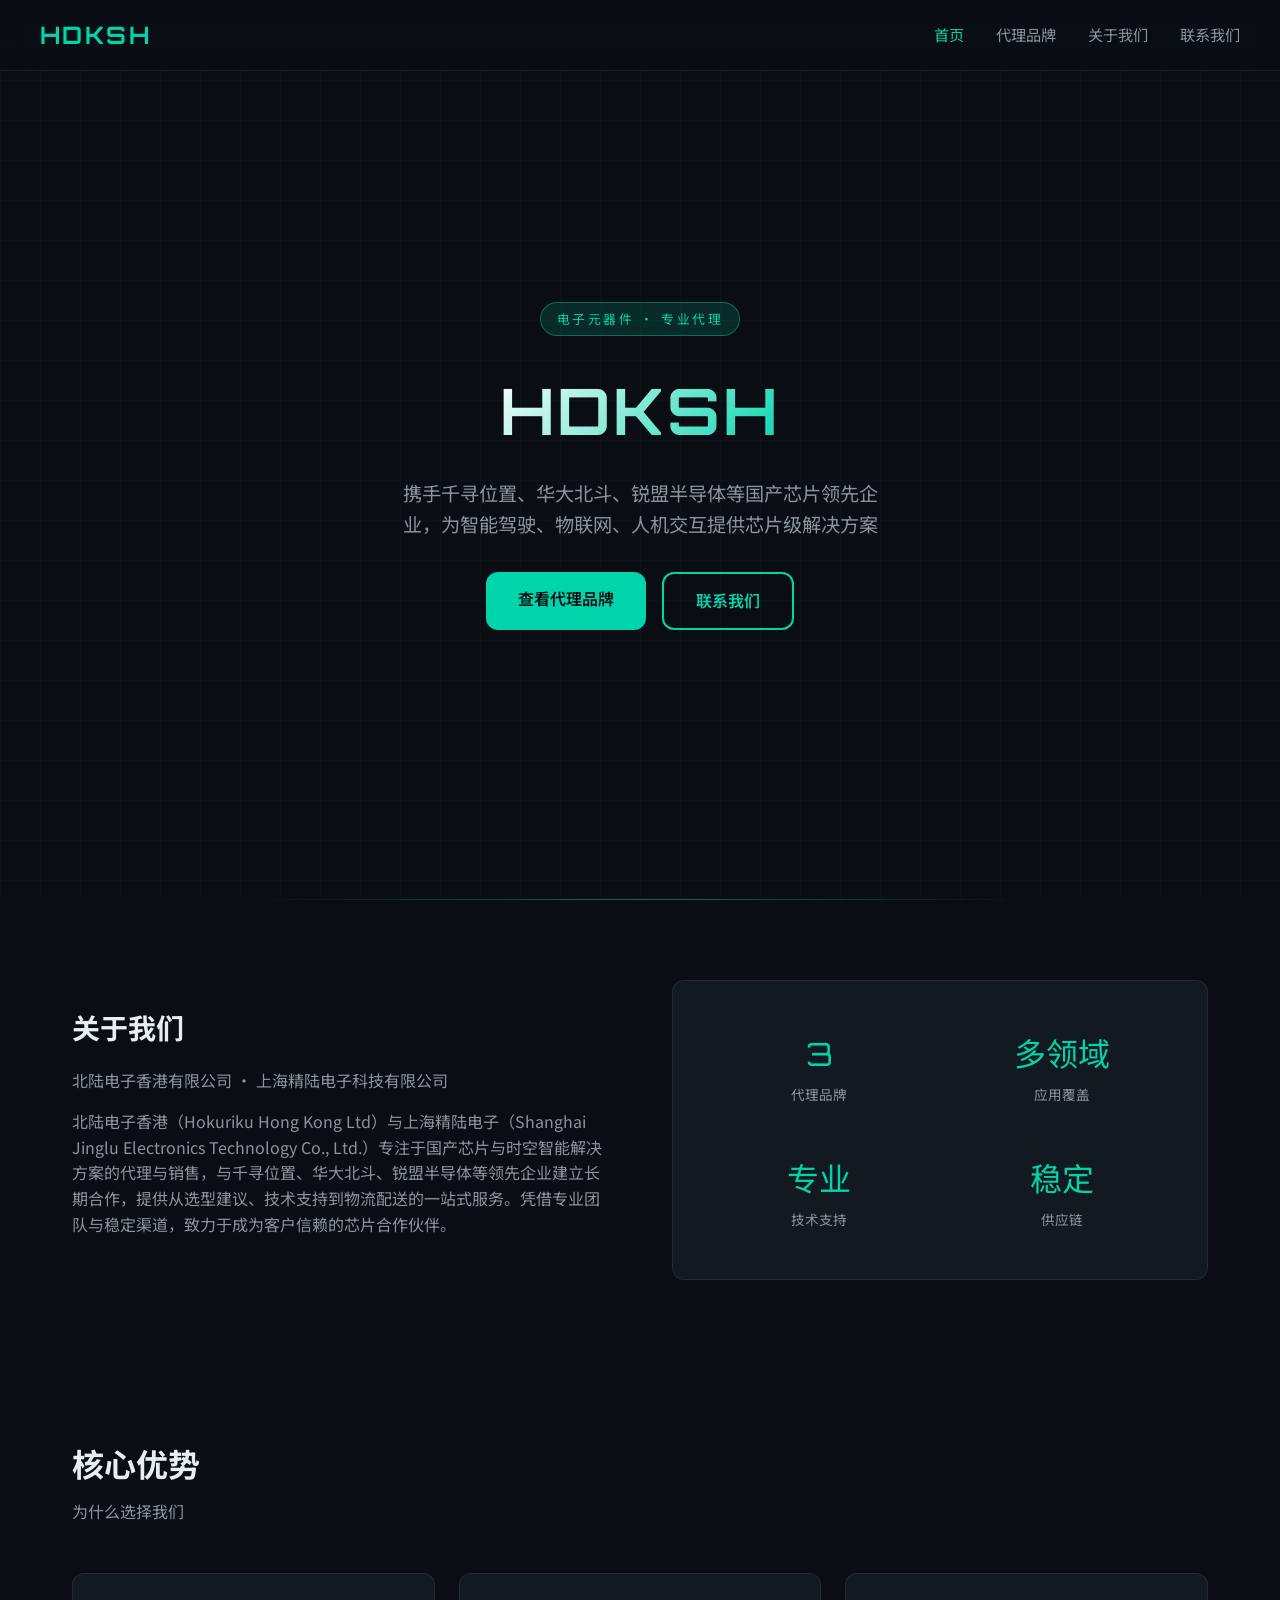
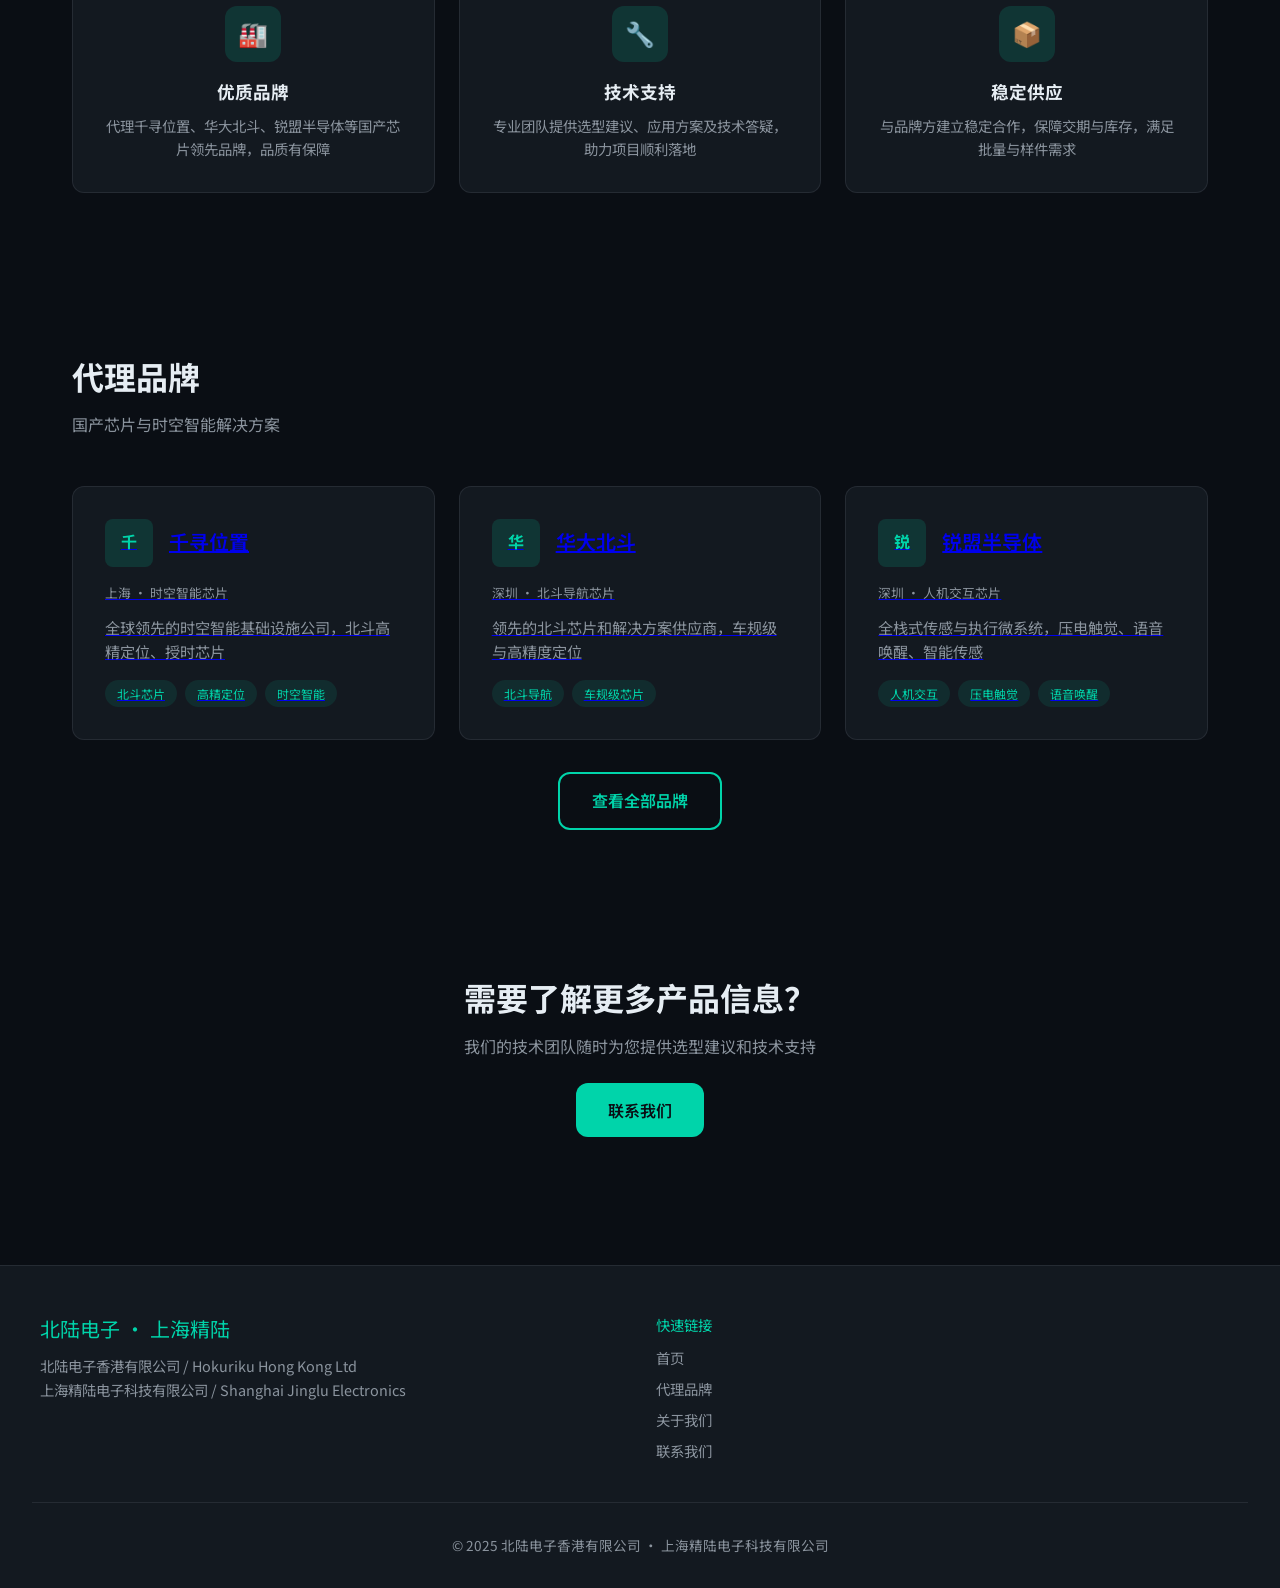
==== index.html @ 19beb390 "更新代理品牌：千寻位置、华大北斗、锐盟半导体 Made-with: Cursor" ====
<!DOCTYPE html>
<html lang="zh-CN">
<head>
  <meta charset="UTF-8">
  <meta name="viewport" content="width=device-width, initial-scale=1.0">
  <meta name="description" content="北陆电子香港 / 上海精陆电子 - 专业芯片代理，代理千寻位置、华大北斗、锐盟半导体等国产芯片与时空智能解决方案">
  <title>北陆电子 · 上海精陆 - 国产芯片与时空智能代理</title>
  <link rel="preconnect" href="https://fonts.googleapis.com">
  <link rel="preconnect" href="https://fonts.gstatic.com" crossorigin>
  <link href="https://fonts.googleapis.com/css2?family=Noto+Sans+SC:wght@400;500;600;700&family=Orbitron:wght@600;700&display=swap" rel="stylesheet">
  <link rel="stylesheet" href="css/style.css">
</head>
<body>
  <nav class="nav">
    <div class="nav-inner">
      <a href="index.html" class="logo">HDKSH</a>
      <ul class="nav-links">
        <li><a href="index.html" class="active">首页</a></li>
        <li><a href="brands.html">代理品牌</a></li>
        <li><a href="about.html">关于我们</a></li>
        <li><a href="contact.html">联系我们</a></li>
      </ul>
    </div>
  </nav>

  <main>
    <section class="hero">
      <span class="hero-badge">电子元器件 · 专业代理</span>
      <h1>HDKSH</h1>
      <p class="hero-subtitle">携手千寻位置、华大北斗、锐盟半导体等国产芯片领先企业，为智能驾驶、物联网、人机交互提供芯片级解决方案</p>
      <div class="hero-cta">
        <a href="brands.html" class="btn btn-primary">查看代理品牌</a>
        <a href="contact.html" class="btn btn-outline">联系我们</a>
      </div>
    </section>

    <section class="section intro-section">
      <div class="intro-text">
        <h2 class="section-title">关于我们</h2>
        <p class="section-subtitle">北陆电子香港有限公司 · 上海精陆电子科技有限公司</p>
        <p>北陆电子香港（Hokuriku Hong Kong Ltd）与上海精陆电子（Shanghai Jinglu Electronics Technology Co., Ltd.）专注于国产芯片与时空智能解决方案的代理与销售，与千寻位置、华大北斗、锐盟半导体等领先企业建立长期合作，提供从选型建议、技术支持到物流配送的一站式服务。凭借专业团队与稳定渠道，致力于成为客户信赖的芯片合作伙伴。</p>
      </div>
      <div class="intro-visual">
        <div class="intro-stat">
          <div class="intro-stat-num">3</div>
          <div class="intro-stat-label">代理品牌</div>
        </div>
        <div class="intro-stat">
          <div class="intro-stat-num">多领域</div>
          <div class="intro-stat-label">应用覆盖</div>
        </div>
        <div class="intro-stat">
          <div class="intro-stat-num">专业</div>
          <div class="intro-stat-label">技术支持</div>
        </div>
        <div class="intro-stat">
          <div class="intro-stat-num">稳定</div>
          <div class="intro-stat-label">供应链</div>
        </div>
      </div>
    </section>

    <section class="section">
      <h2 class="section-title">核心优势</h2>
      <p class="section-subtitle">为什么选择我们</p>
      <div class="advantages">
        <div class="advantage-card">
          <div class="advantage-icon">🏭</div>
          <h3>优质品牌</h3>
          <p>代理千寻位置、华大北斗、锐盟半导体等国产芯片领先品牌，品质有保障</p>
        </div>
        <div class="advantage-card">
          <div class="advantage-icon">🔧</div>
          <h3>技术支持</h3>
          <p>专业团队提供选型建议、应用方案及技术答疑，助力项目顺利落地</p>
        </div>
        <div class="advantage-card">
          <div class="advantage-icon">📦</div>
          <h3>稳定供应</h3>
          <p>与品牌方建立稳定合作，保障交期与库存，满足批量与样件需求</p>
        </div>
      </div>
    </section>

    <section class="section">
      <h2 class="section-title">代理品牌</h2>
      <p class="section-subtitle">国产芯片与时空智能解决方案</p>
      <div class="brands-grid">
        <a href="brands.html#qianxun" class="brand-card">
          <div class="brand-header">
            <div class="brand-logo">千</div>
            <span class="brand-name">千寻位置</span>
          </div>
          <div class="brand-region">上海 · 时空智能芯片</div>
          <p class="brand-desc">全球领先的时空智能基础设施公司，北斗高精定位、授时芯片</p>
          <div class="brand-tags">
            <span class="brand-tag">北斗芯片</span>
            <span class="brand-tag">高精定位</span>
            <span class="brand-tag">时空智能</span>
          </div>
        </a>
        <a href="brands.html#huada" class="brand-card">
          <div class="brand-header">
            <div class="brand-logo">华</div>
            <span class="brand-name">华大北斗</span>
          </div>
          <div class="brand-region">深圳 · 北斗导航芯片</div>
          <p class="brand-desc">领先的北斗芯片和解决方案供应商，车规级与高精度定位</p>
          <div class="brand-tags">
            <span class="brand-tag">北斗导航</span>
            <span class="brand-tag">车规级芯片</span>
          </div>
        </a>
        <a href="brands.html#ruimeng" class="brand-card">
          <div class="brand-header">
            <div class="brand-logo">锐</div>
            <span class="brand-name">锐盟半导体</span>
          </div>
          <div class="brand-region">深圳 · 人机交互芯片</div>
          <p class="brand-desc">全栈式传感与执行微系统，压电触觉、语音唤醒、智能传感</p>
          <div class="brand-tags">
            <span class="brand-tag">人机交互</span>
            <span class="brand-tag">压电触觉</span>
            <span class="brand-tag">语音唤醒</span>
          </div>
        </a>
      </div>
      <div style="text-align: center; margin-top: 2rem;">
        <a href="brands.html" class="btn btn-outline">查看全部品牌</a>
      </div>
    </section>

    <section class="section" style="text-align: center; padding: 4rem 2rem;">
      <h2 class="section-title">需要了解更多产品信息？</h2>
      <p class="section-subtitle" style="margin-bottom: 1.5rem;">我们的技术团队随时为您提供选型建议和技术支持</p>
      <a href="contact.html" class="btn btn-primary">联系我们</a>
    </section>
  </main>

  <footer class="footer">
    <div class="footer-inner">
      <div>
        <div class="footer-brand">北陆电子 · 上海精陆</div>
        <p style="color: var(--text-secondary); font-size: 0.9rem;">北陆电子香港有限公司 / Hokuriku Hong Kong Ltd</p>
        <p style="color: var(--text-secondary); font-size: 0.9rem;">上海精陆电子科技有限公司 / Shanghai Jinglu Electronics</p>
      </div>
      <div>
        <div class="footer-brand" style="font-size: 0.9rem;">快速链接</div>
        <ul class="footer-links">
          <li><a href="index.html">首页</a></li>
          <li><a href="brands.html">代理品牌</a></li>
          <li><a href="about.html">关于我们</a></li>
          <li><a href="contact.html">联系我们</a></li>
        </ul>
      </div>
    </div>
    <div class="footer-bottom">
      © 2025 北陆电子香港有限公司 · 上海精陆电子科技有限公司
    </div>
  </footer>

  <script src="js/main.js"></script>
</body>
</html>
---- css/style.css ----
/* ============================================
   HDKSH 电子元器件 - 全局样式
   设计理念：科技感、工业风、高辨识度
   ============================================ */

/* 变量定义 */
:root {
  --bg-dark: #0a0e14;
  --bg-card: #131920;
  --bg-card-hover: #1a212c;
  --accent-cyan: #00d4aa;
  --accent-blue: #3b82f6;
  --accent-glow: rgba(0, 212, 170, 0.3);
  --text-primary: #e6edf3;
  --text-secondary: #8b949e;
  --border-subtle: rgba(139, 148, 158, 0.15);
  --font-display: 'Orbitron', 'Noto Sans SC', sans-serif;
  --font-body: 'Noto Sans SC', -apple-system, sans-serif;
  --radius: 12px;
  --transition: 0.3s cubic-bezier(0.4, 0, 0.2, 1);
}

/* 基础重置 */
*, *::before, *::after {
  box-sizing: border-box;
  margin: 0;
  padding: 0;
}

html {
  scroll-behavior: smooth;
}

body {
  font-family: var(--font-body);
  background: var(--bg-dark);
  color: var(--text-primary);
  line-height: 1.6;
  overflow-x: hidden;
}

/* 背景装饰 - 电路板风格网格 */
body::before {
  content: '';
  position: fixed;
  top: 0;
  left: 0;
  width: 100%;
  height: 100%;
  background-image: 
    linear-gradient(rgba(0, 212, 170, 0.03) 1px, transparent 1px),
    linear-gradient(90deg, rgba(0, 212, 170, 0.03) 1px, transparent 1px);
  background-size: 40px 40px;
  pointer-events: none;
  z-index: 0;
}

/* 导航栏 */
.nav {
  position: fixed;
  top: 0;
  left: 0;
  right: 0;
  z-index: 100;
  padding: 1rem 2rem;
  background: rgba(10, 14, 20, 0.85);
  backdrop-filter: blur(12px);
  border-bottom: 1px solid var(--border-subtle);
  transition: var(--transition);
}

.nav-inner {
  max-width: 1200px;
  margin: 0 auto;
  display: flex;
  justify-content: space-between;
  align-items: center;
}

.logo {
  font-family: var(--font-display);
  font-size: 1.5rem;
  font-weight: 700;
  color: var(--accent-cyan);
  letter-spacing: 0.1em;
  text-decoration: none;
}

.nav-links {
  display: flex;
  gap: 2rem;
  list-style: none;
}

.nav-links a {
  color: var(--text-secondary);
  text-decoration: none;
  font-size: 0.95rem;
  transition: color var(--transition);
}

.nav-links a:hover,
.nav-links a.active {
  color: var(--accent-cyan);
}

/* 主内容区 */
main {
  position: relative;
  z-index: 1;
  min-height: 100vh;
}

/* 英雄区 */
.hero {
  min-height: 100vh;
  display: flex;
  flex-direction: column;
  justify-content: center;
  align-items: center;
  text-align: center;
  padding: 6rem 2rem 4rem;
  position: relative;
}

.hero::after {
  content: '';
  position: absolute;
  bottom: 0;
  left: 50%;
  transform: translateX(-50%);
  width: 60%;
  height: 1px;
  background: linear-gradient(90deg, transparent, var(--accent-cyan), transparent);
  opacity: 0.5;
}

.hero-badge {
  display: inline-block;
  padding: 0.35rem 1rem;
  background: rgba(0, 212, 170, 0.15);
  border: 1px solid rgba(0, 212, 170, 0.4);
  border-radius: 2rem;
  font-size: 0.8rem;
  color: var(--accent-cyan);
  letter-spacing: 0.2em;
  margin-bottom: 1.5rem;
  animation: fadeInUp 0.8s ease-out;
}

.hero h1 {
  font-family: var(--font-display);
  font-size: clamp(2.5rem, 6vw, 4rem);
  font-weight: 700;
  letter-spacing: 0.05em;
  margin-bottom: 1rem;
  background: linear-gradient(135deg, #fff 0%, var(--accent-cyan) 100%);
  -webkit-background-clip: text;
  -webkit-text-fill-color: transparent;
  background-clip: text;
  animation: fadeInUp 0.8s ease-out 0.1s both;
}

.hero-subtitle {
  font-size: 1.2rem;
  color: var(--text-secondary);
  max-width: 500px;
  margin: 0 auto 2rem;
  animation: fadeInUp 0.8s ease-out 0.2s both;
}

.hero-cta {
  display: flex;
  gap: 1rem;
  flex-wrap: wrap;
  justify-content: center;
  animation: fadeInUp 0.8s ease-out 0.3s both;
}

.btn {
  display: inline-block;
  padding: 0.9rem 2rem;
  border-radius: var(--radius);
  font-weight: 600;
  text-decoration: none;
  transition: var(--transition);
  cursor: pointer;
}

.btn-primary {
  background: var(--accent-cyan);
  color: var(--bg-dark);
  border: none;
}

.btn-primary:hover {
  background: #00f5c4;
  box-shadow: 0 0 30px var(--accent-glow);
  transform: translateY(-2px);
}

.btn-outline {
  background: transparent;
  color: var(--accent-cyan);
  border: 2px solid var(--accent-cyan);
}

.btn-outline:hover {
  background: rgba(0, 212, 170, 0.1);
  transform: translateY(-2px);
}

/* 通用区块 */
.section {
  max-width: 1200px;
  margin: 0 auto;
  padding: 5rem 2rem;
}

.section-title {
  font-family: var(--font-display);
  font-size: 2rem;
  margin-bottom: 0.5rem;
  color: var(--text-primary);
}

.section-subtitle {
  color: var(--text-secondary);
  margin-bottom: 3rem;
}

/* 品牌卡片网格 */
.brands-grid {
  display: grid;
  grid-template-columns: repeat(auto-fill, minmax(320px, 1fr));
  gap: 1.5rem;
}

.brand-card {
  background: var(--bg-card);
  border: 1px solid var(--border-subtle);
  border-radius: var(--radius);
  padding: 2rem;
  transition: var(--transition);
  position: relative;
  overflow: hidden;
}

.brand-card::before {
  content: '';
  position: absolute;
  top: 0;
  left: 0;
  width: 4px;
  height: 0;
  background: var(--accent-cyan);
  transition: height var(--transition);
}

.brand-card:hover {
  background: var(--bg-card-hover);
  border-color: rgba(0, 212, 170, 0.3);
  transform: translateY(-4px);
  box-shadow: 0 12px 40px rgba(0, 0, 0, 0.3);
}

.brand-card:hover::before {
  height: 100%;
}

.brand-card.hidden {
  display: none;
}

.brand-header {
  display: flex;
  align-items: center;
  gap: 1rem;
  margin-bottom: 1rem;
}

.brand-logo {
  width: 48px;
  height: 48px;
  background: rgba(0, 212, 170, 0.15);
  border-radius: 8px;
  display: flex;
  align-items: center;
  justify-content: center;
  font-family: var(--font-display);
  font-weight: 700;
  font-size: 1rem;
  color: var(--accent-cyan);
}

.brand-name {
  font-family: var(--font-display);
  font-size: 1.25rem;
  font-weight: 600;
}

.brand-region {
  font-size: 0.8rem;
  color: var(--text-secondary);
  margin-bottom: 0.75rem;
}

.brand-desc {
  font-size: 0.95rem;
  color: var(--text-secondary);
  margin-bottom: 1rem;
  line-height: 1.6;
}

.brand-tags {
  display: flex;
  flex-wrap: wrap;
  gap: 0.5rem;
}

.brand-tag {
  padding: 0.25rem 0.75rem;
  background: rgba(0, 212, 170, 0.1);
  border-radius: 1rem;
  font-size: 0.75rem;
  color: var(--accent-cyan);
}

/* 品牌筛选 */
.brand-filters {
  display: flex;
  flex-wrap: wrap;
  gap: 0.5rem;
  margin-bottom: 2rem;
  justify-content: center;
}

.filter-btn {
  padding: 0.5rem 1.25rem;
  background: var(--bg-card);
  border: 1px solid var(--border-subtle);
  border-radius: 2rem;
  color: var(--text-secondary);
  font-size: 0.9rem;
  cursor: pointer;
  transition: var(--transition);
}

.filter-btn:hover,
.filter-btn.active {
  background: rgba(0, 212, 170, 0.15);
  border-color: var(--accent-cyan);
  color: var(--accent-cyan);
}

/* 首页简介区块 */
.intro-section {
  display: grid;
  grid-template-columns: 1fr 1fr;
  gap: 4rem;
  align-items: center;
}

@media (max-width: 768px) {
  .intro-section {
    grid-template-columns: 1fr;
  }
}

.intro-text h2 {
  font-family: var(--font-display);
  font-size: 1.75rem;
  margin-bottom: 1rem;
}

.intro-text p {
  color: var(--text-secondary);
  margin-bottom: 1rem;
}

.intro-visual {
  background: var(--bg-card);
  border: 1px solid var(--border-subtle);
  border-radius: var(--radius);
  padding: 2rem;
  display: grid;
  grid-template-columns: repeat(2, 1fr);
  gap: 1rem;
}

.intro-stat {
  text-align: center;
  padding: 1rem;
}

.intro-stat-num {
  font-family: var(--font-display);
  font-size: 2rem;
  color: var(--accent-cyan);
  margin-bottom: 0.25rem;
}

.intro-stat-label {
  font-size: 0.85rem;
  color: var(--text-secondary);
}

/* 优势区块 */
.advantages {
  display: grid;
  grid-template-columns: repeat(auto-fit, minmax(260px, 1fr));
  gap: 1.5rem;
}

.advantage-card {
  background: var(--bg-card);
  border: 1px solid var(--border-subtle);
  border-radius: var(--radius);
  padding: 2rem;
  text-align: center;
  transition: var(--transition);
}

.advantage-card:hover {
  border-color: rgba(0, 212, 170, 0.3);
  transform: translateY(-4px);
}

.advantage-icon {
  width: 56px;
  height: 56px;
  margin: 0 auto 1rem;
  background: rgba(0, 212, 170, 0.15);
  border-radius: 12px;
  display: flex;
  align-items: center;
  justify-content: center;
  font-size: 1.5rem;
}

.advantage-card h3 {
  font-size: 1.1rem;
  margin-bottom: 0.5rem;
}

.advantage-card p {
  font-size: 0.9rem;
  color: var(--text-secondary);
}

/* 页脚 */
.footer {
  background: var(--bg-card);
  border-top: 1px solid var(--border-subtle);
  padding: 3rem 2rem 2rem;
  margin-top: 4rem;
}

.footer-inner {
  max-width: 1200px;
  margin: 0 auto;
  display: grid;
  grid-template-columns: repeat(auto-fit, minmax(200px, 1fr));
  gap: 2rem;
  margin-bottom: 2rem;
}

.footer-brand {
  font-family: var(--font-display);
  font-size: 1.25rem;
  color: var(--accent-cyan);
  margin-bottom: 0.5rem;
}

.footer-links {
  list-style: none;
}

.footer-links a {
  color: var(--text-secondary);
  text-decoration: none;
  font-size: 0.9rem;
  display: block;
  margin-bottom: 0.5rem;
  transition: color var(--transition);
}

.footer-links a:hover {
  color: var(--accent-cyan);
}

.footer-bottom {
  text-align: center;
  padding-top: 2rem;
  border-top: 1px solid var(--border-subtle);
  color: var(--text-secondary);
  font-size: 0.85rem;
}

/* 联系页表单 */
.contact-form {
  max-width: 560px;
  margin: 0 auto;
}

.form-group {
  margin-bottom: 1.5rem;
}

.form-group label {
  display: block;
  margin-bottom: 0.5rem;
  font-size: 0.9rem;
  color: var(--text-secondary);
}

.form-group input,
.form-group textarea {
  width: 100%;
  padding: 0.9rem 1rem;
  background: var(--bg-card);
  border: 1px solid var(--border-subtle);
  border-radius: var(--radius);
  color: var(--text-primary);
  font-family: inherit;
  font-size: 1rem;
  transition: border-color var(--transition);
}

.form-group input:focus,
.form-group textarea:focus {
  outline: none;
  border-color: var(--accent-cyan);
}

.form-group textarea {
  min-height: 140px;
  resize: vertical;
}

.contact-info {
  display: grid;
  grid-template-columns: repeat(auto-fit, minmax(200px, 1fr));
  gap: 1.5rem;
  margin-top: 2rem;
}

.contact-item {
  display: flex;
  align-items: flex-start;
  gap: 1rem;
}

.contact-item-icon {
  width: 40px;
  height: 40px;
  background: rgba(0, 212, 170, 0.15);
  border-radius: 8px;
  display: flex;
  align-items: center;
  justify-content: center;
  flex-shrink: 0;
}

.contact-item span {
  font-size: 0.85rem;
  color: var(--text-secondary);
}

.contact-item strong {
  display: block;
  margin-top: 0.25rem;
  color: var(--text-primary);
}

/* 关于我们 - 时间线 */
.timeline {
  position: relative;
  padding-left: 2rem;
  border-left: 2px solid var(--border-subtle);
}

.timeline-item {
  position: relative;
  padding-bottom: 2rem;
}

.timeline-item::before {
  content: '';
  position: absolute;
  left: -2rem;
  top: 0.5rem;
  transform: translateX(-50%);
  width: 12px;
  height: 12px;
  background: var(--accent-cyan);
  border-radius: 50%;
  box-shadow: 0 0 0 4px var(--bg-dark);
}

.timeline-item h3 {
  font-size: 1.1rem;
  margin-bottom: 0.25rem;
}

.timeline-item p {
  color: var(--text-secondary);
  font-size: 0.95rem;
}

/* 动画 */
@keyframes fadeInUp {
  from {
    opacity: 0;
    transform: translateY(20px);
  }
  to {
    opacity: 1;
    transform: translateY(0);
  }
}

/* 响应式 */
@media (max-width: 768px) {
  .nav-links {
    gap: 1rem;
  }
  
  .hero {
    padding: 5rem 1.5rem 3rem;
  }
  
  .section {
    padding: 3rem 1.5rem;
  }
  
  .brands-grid {
    grid-template-columns: 1fr;
  }
}
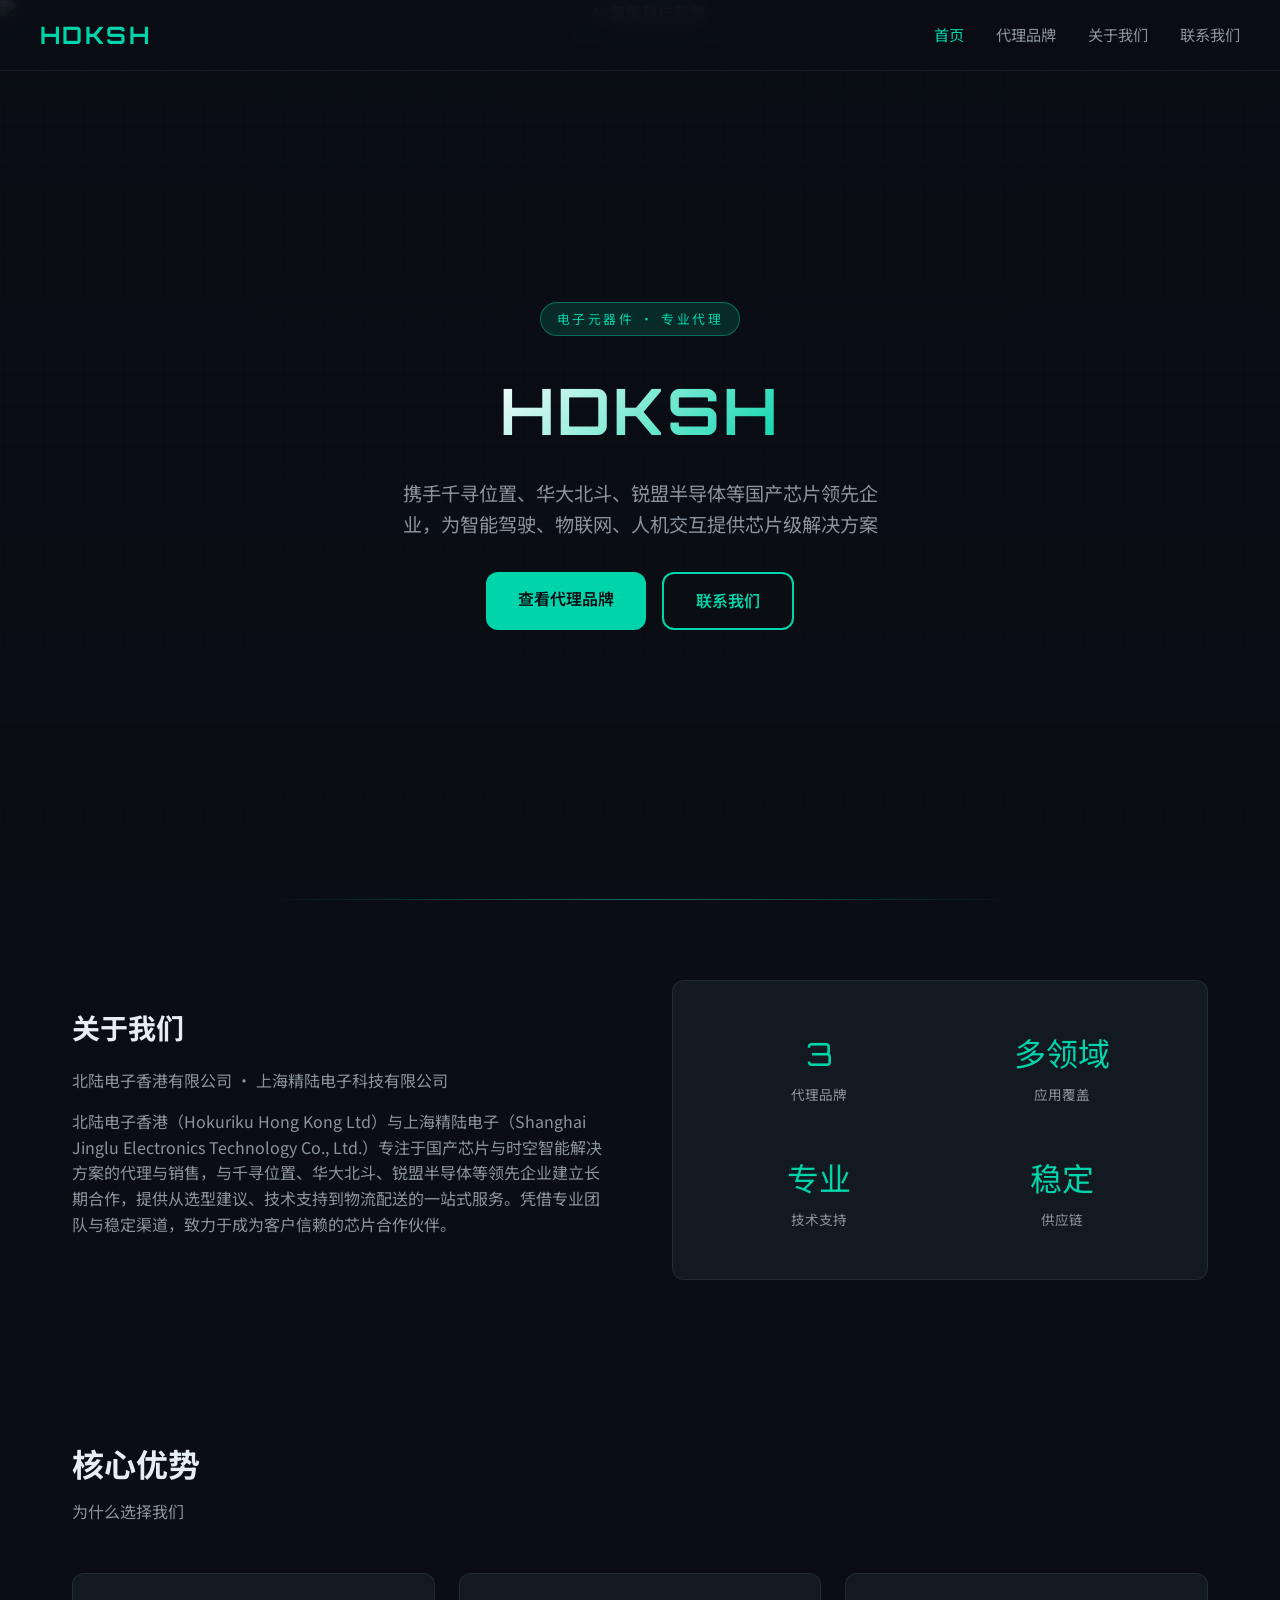
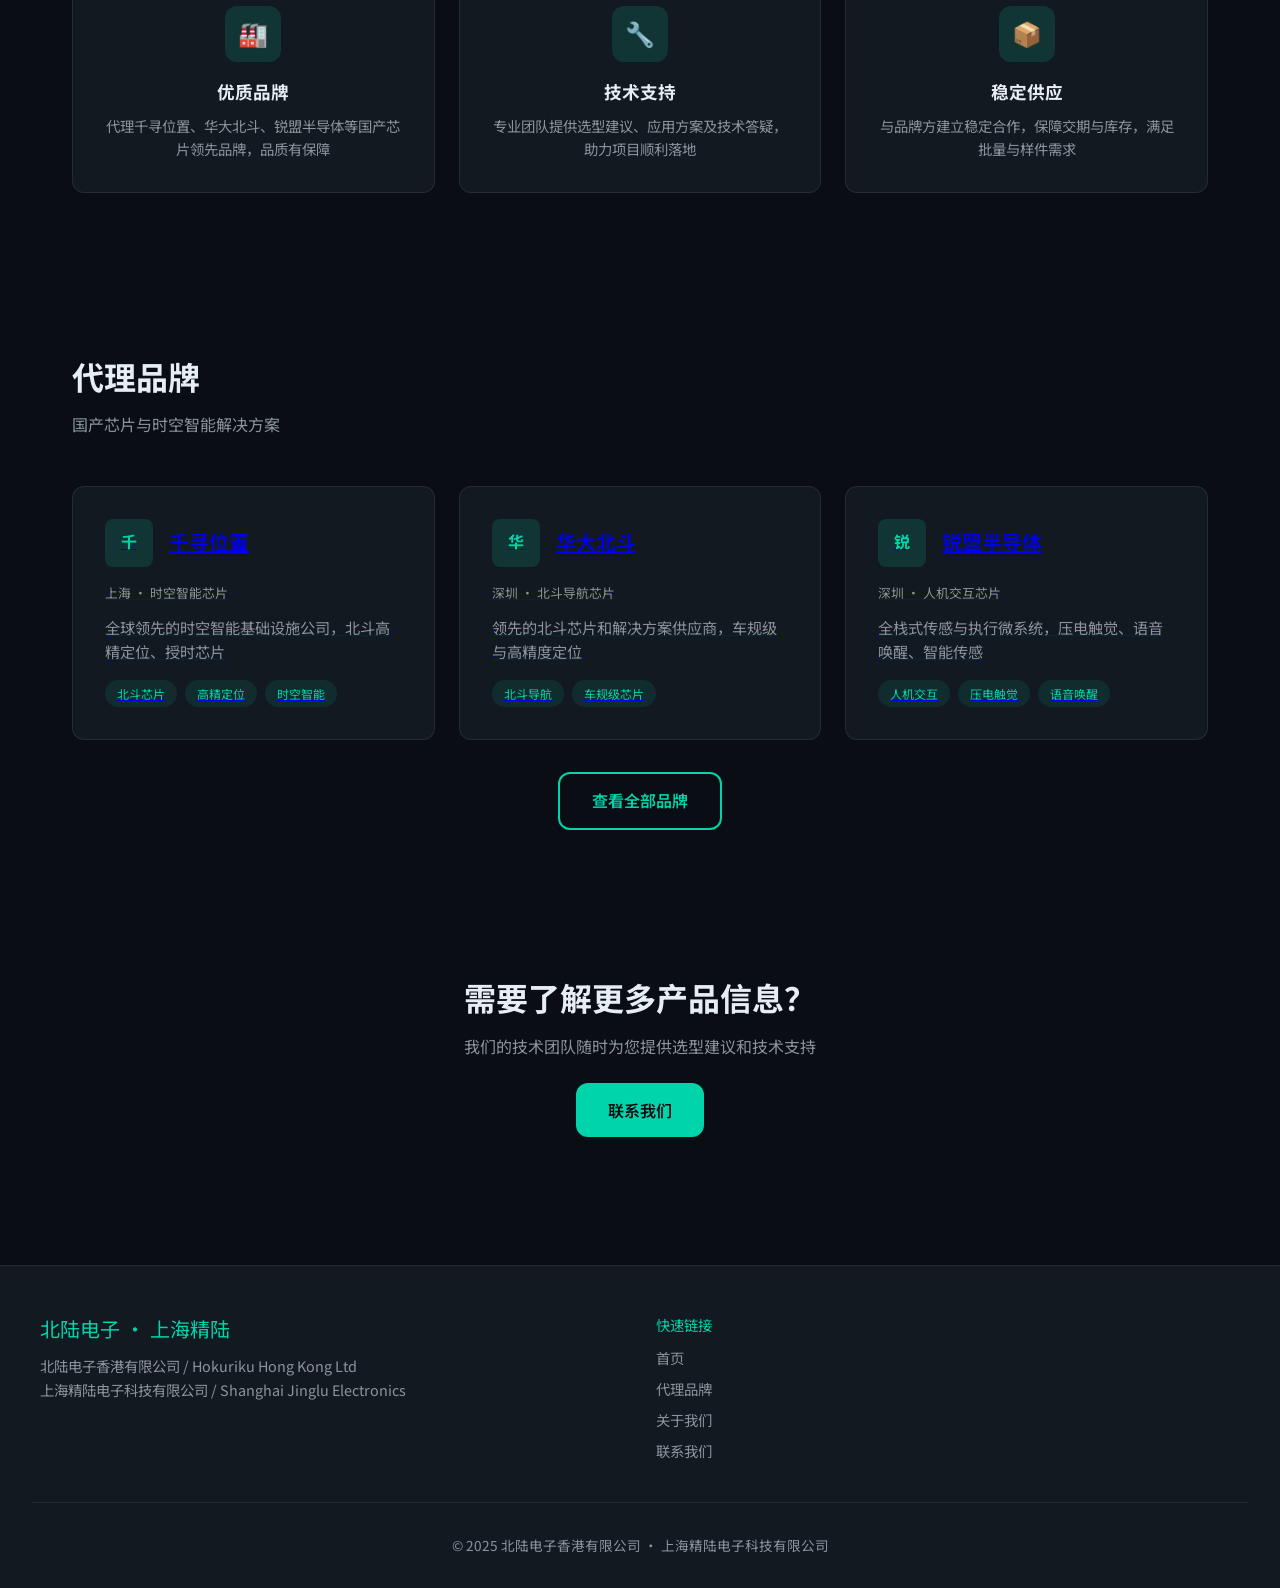
==== commit d0465d37: "添加 Hero 背景图、favicon；图片使用 picsum CDN Made-with: Cursor" ====
--- a/index.html
+++ b/index.html
@@ -5,6 +5,7 @@
   <meta name="viewport" content="width=device-width, initial-scale=1.0">
   <meta name="description" content="北陆电子香港 / 上海精陆电子 - 专业芯片代理，代理千寻位置、华大北斗、锐盟半导体等国产芯片与时空智能解决方案">
   <title>北陆电子 · 上海精陆 - 国产芯片与时空智能代理</title>
+  <link rel="icon" type="image/svg+xml" href="favicon.svg">
   <link rel="preconnect" href="https://fonts.googleapis.com">
   <link rel="preconnect" href="https://fonts.gstatic.com" crossorigin>
   <link href="https://fonts.googleapis.com/css2?family=Noto+Sans+SC:wght@400;500;600;700&family=Orbitron:wght@600;700&display=swap" rel="stylesheet">
@@ -24,7 +25,9 @@
   </nav>
 
   <main>
-    <section class="hero">
+    <section class="hero hero-with-bg">
+      <img class="hero-bg-img" src="https://picsum.photos/id/1060/1920/800" alt="AI 智能科技背景">
+      <div class="hero-bg-overlay"></div>
       <span class="hero-badge">电子元器件 · 专业代理</span>
       <h1>HDKSH</h1>
       <p class="hero-subtitle">携手千寻位置、华大北斗、锐盟半导体等国产芯片领先企业，为智能驾驶、物联网、人机交互提供芯片级解决方案</p>
@@ -86,7 +89,7 @@
       <h2 class="section-title">代理品牌</h2>
       <p class="section-subtitle">国产芯片与时空智能解决方案</p>
       <div class="brands-grid">
-        <a href="brands.html#qianxun" class="brand-card">
+        <a href="products-qianxun.html" class="brand-card">
           <div class="brand-header">
             <div class="brand-logo">千</div>
             <span class="brand-name">千寻位置</span>
@@ -99,7 +102,7 @@
             <span class="brand-tag">时空智能</span>
           </div>
         </a>
-        <a href="brands.html#huada" class="brand-card">
+        <a href="products-huada.html" class="brand-card">
           <div class="brand-header">
             <div class="brand-logo">华</div>
             <span class="brand-name">华大北斗</span>
@@ -111,7 +114,7 @@
             <span class="brand-tag">车规级芯片</span>
           </div>
         </a>
-        <a href="brands.html#ruimeng" class="brand-card">
+        <a href="products-ruimeng.html" class="brand-card">
           <div class="brand-header">
             <div class="brand-logo">锐</div>
             <span class="brand-name">锐盟半导体</span>
--- a/css/style.css
+++ b/css/style.css
@@ -123,6 +123,32 @@
   position: relative;
 }
 
+/* 英雄区背景图 - 芯片/科技主题 */
+.hero-with-bg {
+  position: relative;
+  overflow: hidden;
+}
+
+.hero-with-bg .hero-bg-img {
+  position: absolute;
+  top: 0;
+  left: 0;
+  width: 100%;
+  height: 100%;
+  object-fit: cover;
+  z-index: -2;
+}
+
+.hero-with-bg .hero-bg-overlay {
+  position: absolute;
+  top: 0;
+  left: 0;
+  width: 100%;
+  height: 100%;
+  background: linear-gradient(rgba(10, 14, 20, 0.4) 0%, rgba(10, 14, 20, 0.65) 100%);
+  z-index: -1;
+}
+
 .hero::after {
   content: '';
   position: absolute;
@@ -618,6 +644,91 @@
     opacity: 1;
     transform: translateY(0);
   }
+}
+
+/* 产品详情页 */
+.product-detail .product-section {
+  margin-bottom: 2.5rem;
+}
+
+.product-detail .product-section h3 {
+  font-family: var(--font-display);
+  font-size: 1.1rem;
+  color: var(--accent-cyan);
+  margin-bottom: 1rem;
+  padding-bottom: 0.5rem;
+  border-bottom: 1px solid var(--border-subtle);
+}
+
+.product-detail .product-section ul {
+  list-style: none;
+  padding-left: 0;
+}
+
+.product-detail .product-section li {
+  position: relative;
+  padding-left: 1.25rem;
+  margin-bottom: 0.5rem;
+  color: var(--text-secondary);
+}
+
+.product-detail .product-section li::before {
+  content: '•';
+  position: absolute;
+  left: 0;
+  color: var(--accent-cyan);
+}
+
+.product-detail .product-section p {
+  color: var(--text-secondary);
+  margin-bottom: 0.75rem;
+  font-size: 0.95rem;
+}
+
+.product-detail .product-table {
+  width: 100%;
+  border-collapse: collapse;
+  margin: 1rem 0;
+  font-size: 0.9rem;
+}
+
+.product-detail .product-table th,
+.product-detail .product-table td {
+  padding: 0.6rem 1rem;
+  text-align: left;
+  border-bottom: 1px solid var(--border-subtle);
+}
+
+.product-detail .product-table th {
+  color: var(--accent-cyan);
+  font-weight: 600;
+}
+
+.product-detail .product-table td {
+  color: var(--text-secondary);
+}
+
+.product-detail .product-link {
+  display: inline-flex;
+  align-items: center;
+  gap: 0.5rem;
+  color: var(--accent-cyan);
+  text-decoration: none;
+  font-size: 0.9rem;
+  margin-bottom: 1rem;
+}
+
+.product-detail .product-link:hover {
+  text-decoration: underline;
+}
+
+.product-detail .sub-list {
+  margin-left: 1rem;
+  margin-top: 0.5rem;
+}
+
+.product-detail .sub-list li {
+  padding-left: 1rem;
 }
 
 /* 响应式 */
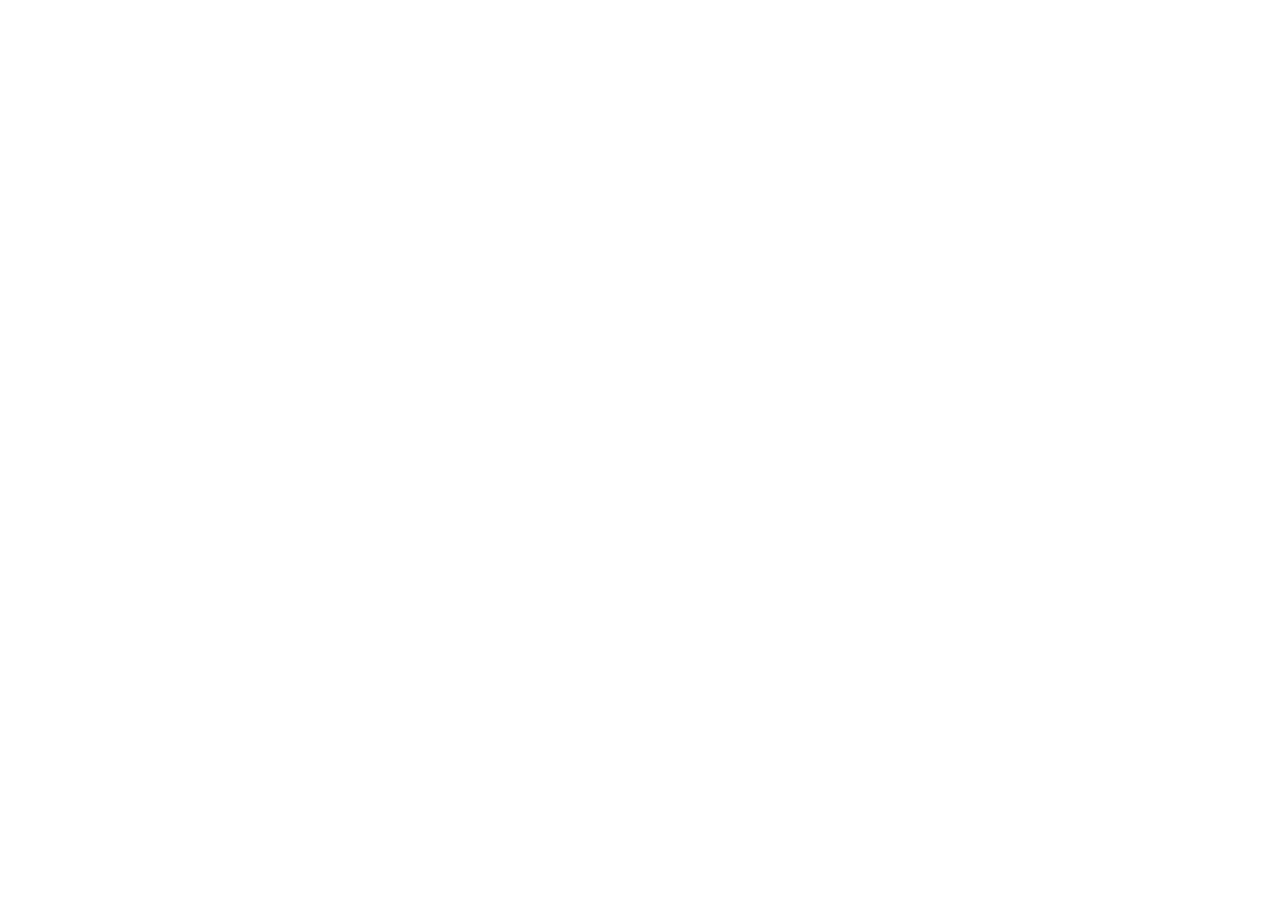
==== commit 9315b6dc: "添加 HTTP 自动跳转 HTTPS，确保安全访问 Made-with: Cursor" ====
--- a/index.html
+++ b/index.html
@@ -10,6 +10,7 @@
   <link rel="preconnect" href="https://fonts.gstatic.com" crossorigin>
   <link href="https://fonts.googleapis.com/css2?family=Noto+Sans+SC:wght@400;500;600;700&family=Orbitron:wght@600;700&display=swap" rel="stylesheet">
   <link rel="stylesheet" href="css/style.css">
+  <script>if(location.protocol!=='https:'&&location.hostname!=='localhost')location.replace('https:'+location.href.substring(location.protocol.length));</script>
 </head>
 <body>
   <nav class="nav">
@@ -26,7 +27,7 @@
 
   <main>
     <section class="hero hero-with-bg">
-      <img class="hero-bg-img" src="https://picsum.photos/id/1060/1920/800" alt="AI 智能科技背景">
+      <img class="hero-bg-img" src="https://images.unsplash.com/photo-1677442136019-21780ecad995?w=1920&q=80" alt="AI 智能科技背景">
       <div class="hero-bg-overlay"></div>
       <span class="hero-badge">电子元器件 · 专业代理</span>
       <h1>HDKSH</h1>
